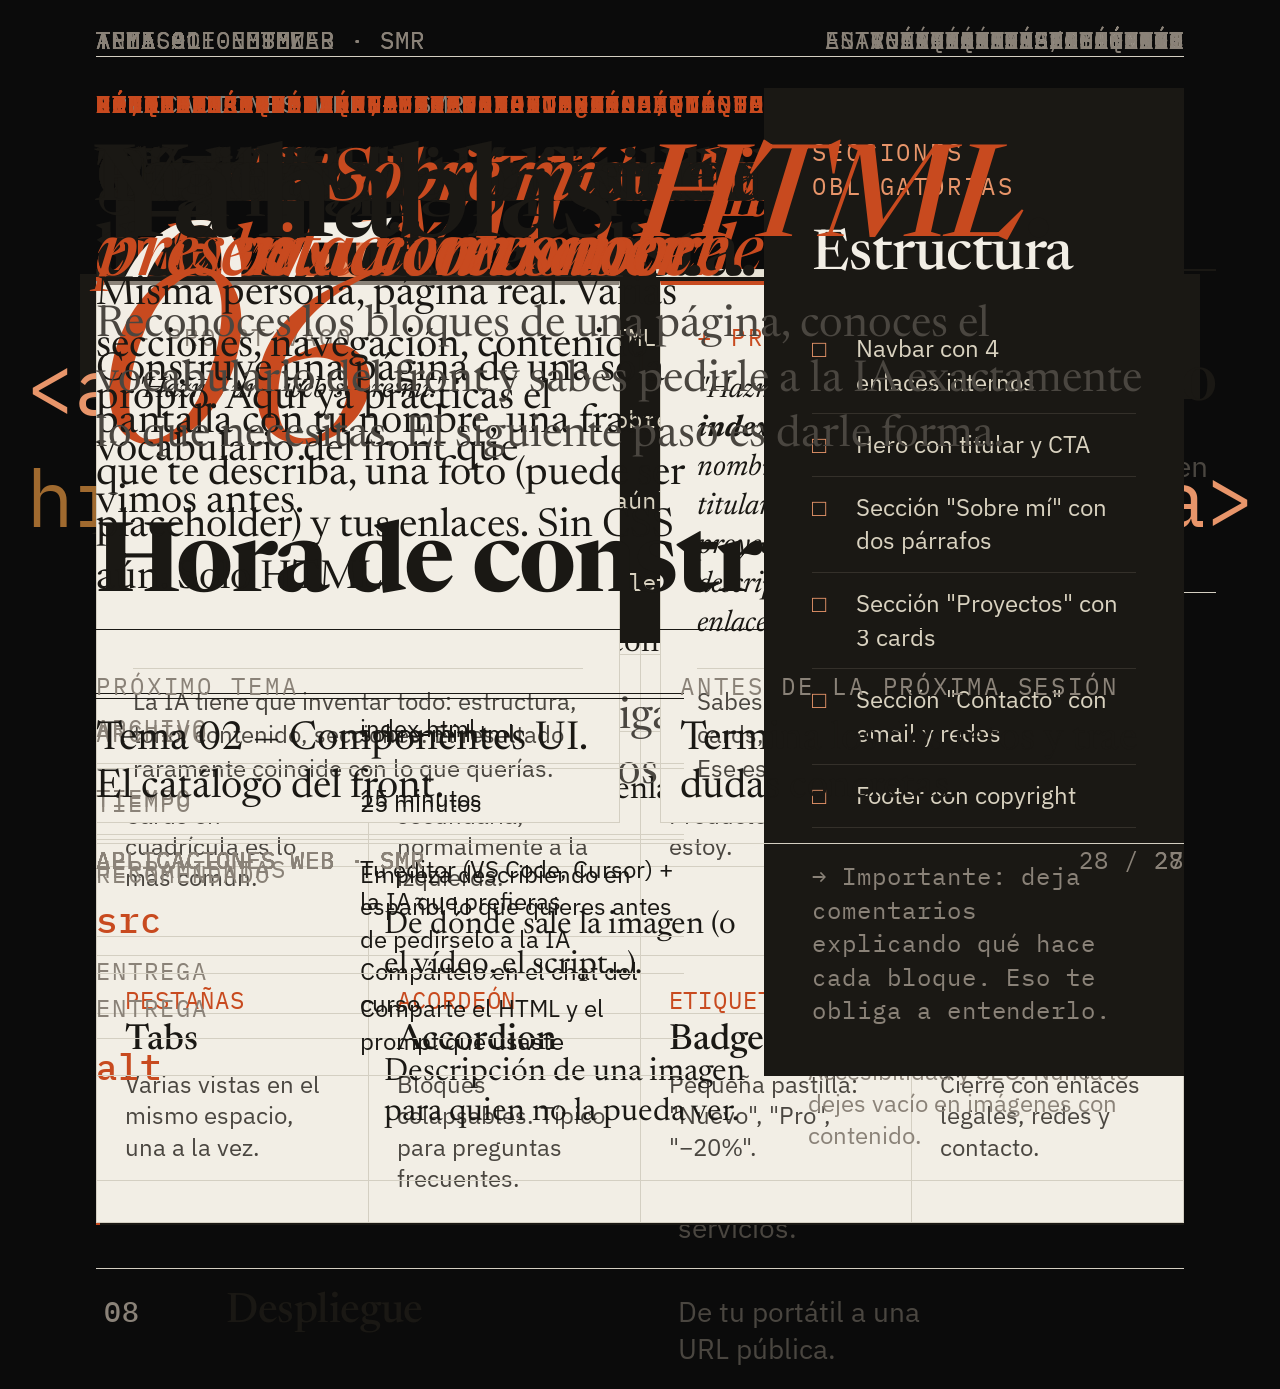
==== Tema 1 - HTML.html @ 688a3486 "Tema 1" ====
<!DOCTYPE html>
<html lang="es">
<head>
<meta charset="UTF-8">
<title>Curso Web con IA · Tema 1 — HTML</title>
<link rel="preconnect" href="https://fonts.googleapis.com">
<link rel="preconnect" href="https://fonts.gstatic.com" crossorigin>
<link href="https://fonts.googleapis.com/css2?family=Newsreader:ital,opsz,wght@0,6..72,400;0,6..72,500;0,6..72,600;1,6..72,400&family=IBM+Plex+Sans:wght@300;400;500;600;700&family=IBM+Plex+Mono:wght@400;500;600&display=swap" rel="stylesheet">
<script src="deck-stage.js"></script>
<style>
  :root{
    --bg:#F2EEE5;
    --bg-2:#E8E3D6;
    --ink:#1A1814;
    --ink-2:#4A4640;
    --ink-3:#8A8278;
    --rule:#D4CFC2;
    --accent:#C84A1F;
    --accent-soft:#E8956A;
    --code-bg:#1A1814;
    --code-fg:#F2EEE5;
    --code-comment:#8A8278;
    --code-tag:#E8956A;
    --code-attr:#D9C26E;
    --code-string:#B8C97A;
    --code-text:#F2EEE5;

    /* Type scale (1920x1080) */
    --type-display: 168px;
    --type-title: 72px;
    --type-subtitle: 44px;
    --type-body: 30px;
    --type-small: 24px;
    --type-code: 26px;
    --type-tiny: 24px;

    /* Spacing */
    --pad-x: 96px;
    --pad-top: 88px;
    --pad-bottom: 88px;
    --gap-title: 48px;
    --gap-item: 22px;

    --serif: "Newsreader", Georgia, serif;
    --sans: "IBM Plex Sans", system-ui, sans-serif;
    --mono: "IBM Plex Mono", Menlo, monospace;
  }

  *{ box-sizing:border-box; }
  html,body{ margin:0; padding:0; background:#0b0b0b; }
  body{ font-family: var(--sans); color: var(--ink); }

  deck-stage section{
    background: var(--bg);
    color: var(--ink);
    font-family: var(--sans);
    font-size: var(--type-body);
    line-height: 1.4;
    overflow: hidden;
  }

  /* Common chrome — corner labels on every slide */
  .chrome{
    position:absolute; inset:0; pointer-events:none;
  }
  .chrome::before{
    /* hairline frame */
    content:""; position:absolute;
    left: var(--pad-x); right: var(--pad-x);
    top: 56px;
    border-top: 1px solid var(--rule);
  }
  .chrome::after{
    content:""; position:absolute;
    left: var(--pad-x); right: var(--pad-x);
    bottom: 56px;
    border-bottom: 1px solid var(--rule);
  }
  .meta{
    position:absolute;
    left: var(--pad-x); right: var(--pad-x);
    top: 24px;
    display:flex; justify-content:space-between;
    font-family: var(--mono);
    font-size: var(--type-tiny);
    color: var(--ink-3);
    letter-spacing: .04em;
    text-transform: uppercase;
  }
  .meta-foot{
    position:absolute;
    left: var(--pad-x); right: var(--pad-x);
    bottom: 22px;
    display:flex; justify-content:space-between;
    font-family: var(--mono);
    font-size: var(--type-tiny);
    color: var(--ink-3);
    letter-spacing: .04em;
    text-transform: uppercase;
  }

  /* Dark slide variant */
  .dark{ background: var(--ink); color: var(--code-fg); }
  .dark .chrome::before, .dark .chrome::after{ border-color: #34302A; }
  .dark .meta, .dark .meta-foot{ color: #6E665A; }

  /* Accent slide variant */
  .brick{ background: var(--accent); color: var(--bg); }
  .brick .chrome::before, .brick .chrome::after{ border-color: rgba(242,238,229,.25); }
  .brick .meta, .brick .meta-foot{ color: rgba(242,238,229,.65); }

  /* Layout helpers */
  .frame{
    position:absolute;
    left: var(--pad-x); right: var(--pad-x);
    top: var(--pad-top); bottom: var(--pad-bottom);
    display:flex; flex-direction:column;
  }
  .eyebrow{
    font-family: var(--mono);
    font-size: var(--type-small);
    color: var(--accent);
    letter-spacing: .08em;
    text-transform: uppercase;
    margin: 0 0 24px;
    font-weight: 500;
  }
  .dark .eyebrow{ color: var(--accent-soft); }
  .brick .eyebrow{ color: rgba(242,238,229,.85); }

  h1.title{
    font-family: var(--serif);
    font-weight: 500;
    font-size: var(--type-title);
    line-height: 1.05;
    letter-spacing: -.015em;
    margin: 0 0 var(--gap-title);
    text-wrap: balance;
  }
  h1.title em{ font-style: italic; color: var(--accent); font-weight: 500; }
  .dark h1.title em{ color: var(--accent-soft); }

  p.lede{
    font-family: var(--serif);
    font-size: var(--type-subtitle);
    line-height: 1.25;
    margin: 0 0 40px;
    color: var(--ink-2);
    font-weight: 400;
    text-wrap: pretty;
    max-width: 1500px;
  }
  .dark p.lede{ color: #C9C2B4; }

  p, li{ text-wrap: pretty; }

  /* ===== Slide 01: portada ===== */
  .cover{ display:flex; flex-direction:column; }
  .cover .display{
    font-family: var(--serif);
    font-size: var(--type-display);
    line-height: .9;
    letter-spacing: -.04em;
    margin: 0;
    font-weight: 500;
  }
  .cover .display em{ font-style: italic; color: var(--accent); font-weight: 500; }
  .cover .kicker{
    font-family: var(--mono);
    font-size: var(--type-small);
    color: var(--ink-3);
    letter-spacing: .12em;
    text-transform: uppercase;
    margin-bottom: 40px;
  }
  .cover .sub{
    font-family: var(--serif);
    font-size: 56px;
    line-height: 1.2;
    color: var(--ink-2);
    margin-top: 56px;
    font-style: italic;
    font-weight: 400;
    max-width: 1300px;
  }
  .cover .stamp{
    margin-top:auto;
    display:flex; gap:64px; align-items:flex-end;
    font-family: var(--mono); font-size: var(--type-small); color: var(--ink-2);
    letter-spacing: .04em;
  }
  .cover .stamp span b{
    display:block; color: var(--ink); font-weight: 500;
    font-family: var(--sans); font-size: var(--type-small);
    text-transform: uppercase; letter-spacing: .08em;
  }

  /* ===== Section break ===== */
  .sect{
    display:flex; flex-direction:column; justify-content:center;
  }
  .sect .num{
    font-family: var(--serif);
    font-style: italic;
    font-size: 240px;
    line-height: .85;
    color: var(--accent);
    font-weight: 400;
    margin-bottom: 32px;
  }
  .sect .name{
    font-family: var(--serif);
    font-size: 96px;
    line-height: 1;
    color: var(--ink);
    margin: 0;
    letter-spacing: -.02em;
  }

  /* ===== Index ===== */
  .index-grid{
    display:grid;
    grid-template-columns: 1fr 1fr;
    column-gap: 96px;
    row-gap: 28px;
    margin-top: 12px;
  }
  .index-item{
    display:grid;
    grid-template-columns: 64px 1fr;
    align-items:baseline;
    border-top: 1px solid var(--rule);
    padding-top: 22px;
  }
  .index-item .n{
    font-family: var(--mono);
    color: var(--accent);
    font-size: var(--type-small);
    font-weight: 500;
  }
  .index-item .t{
    font-family: var(--serif);
    font-size: 36px;
    line-height: 1.2;
    color: var(--ink);
  }
  .index-item .t small{
    display:block;
    font-family: var(--sans);
    font-size: var(--type-small);
    color: var(--ink-3);
    margin-top: 4px;
  }

  /* ===== Two col concept ===== */
  .two-col{
    display:grid;
    grid-template-columns: 1fr 1fr;
    gap: 80px;
    margin-top: 0;
  }
  .col h3{
    font-family: var(--mono);
    font-size: var(--type-small);
    text-transform: uppercase;
    letter-spacing: .08em;
    color: var(--accent);
    margin: 0 0 16px;
    font-weight: 500;
  }
  .col p{
    font-family: var(--serif);
    font-size: 40px;
    line-height: 1.25;
    margin: 0;
    color: var(--ink);
    font-weight: 400;
  }

  /* ===== Three col pillars ===== */
  .three-col{
    display:grid;
    grid-template-columns: 1fr 1fr 1fr;
    gap: 48px;
    margin-top: 0;
  }
  .pillar{
    border-top: 2px solid var(--ink);
    padding-top: 28px;
    display:flex; flex-direction:column;
  }
  .pillar .lang{
    font-family: var(--mono);
    font-size: var(--type-small);
    color: var(--accent);
    letter-spacing: .08em;
    text-transform: uppercase;
    font-weight: 500;
  }
  .pillar h4{
    font-family: var(--serif);
    font-size: 64px;
    margin: 8px 0 16px;
    font-weight: 500;
    letter-spacing: -.01em;
  }
  .pillar p{
    font-family: var(--sans);
    font-size: var(--type-body);
    color: var(--ink-2);
    line-height: 1.35;
    margin: 0;
  }
  .pillar .role{
    font-family: var(--mono);
    font-size: var(--type-small);
    color: var(--ink-3);
    margin-top: 24px;
    padding-top: 24px;
    border-top: 1px solid var(--rule);
  }

  /* ===== Code + Render ===== */
  .split{
    display:grid;
    grid-template-columns: 1fr 1fr;
    gap: 32px;
    flex: 1;
    min-height: 0;
  }
  .split-tall{ grid-template-rows: auto 1fr; }
  .pane{
    border: 1px solid var(--rule);
    display:flex; flex-direction:column;
    overflow: hidden;
  }
  .pane-head{
    font-family: var(--mono);
    font-size: var(--type-tiny);
    text-transform: uppercase;
    letter-spacing: .1em;
    padding: 14px 22px;
    border-bottom: 1px solid var(--rule);
    color: var(--ink-3);
    background: var(--bg-2);
    display:flex; justify-content:space-between; align-items:center;
  }
  .pane-head .dots{ color: var(--ink-3); letter-spacing: 2px; }
  .pane-body{
    flex: 1;
    overflow: hidden;
    padding: 28px 32px;
  }
  .pane.code{ background: var(--code-bg); border-color: var(--code-bg); }
  .pane.code .pane-head{ background: #24211C; border-color: #34302A; color: #8A8278; }
  .pane.code .pane-body{
    font-family: var(--mono);
    font-size: var(--type-code);
    line-height: 1.55;
    color: var(--code-text);
    white-space: pre;
    tab-size: 2;
  }
  .pane.render .pane-head{ background: var(--bg-2); }
  .pane.render .pane-body{ background: #ffffff; padding: 32px 36px; }

  .tag-name{ color: var(--code-tag); }
  .tag-punct{ color: #8A8278; }
  .attr-name{ color: var(--code-attr); }
  .attr-val{ color: var(--code-string); }
  .txt{ color: var(--code-text); }
  .com{ color: var(--code-comment); font-style: italic; }

  /* Browser-y render content base styles */
  .render-body{
    font-family: -apple-system, "Segoe UI", system-ui, sans-serif;
    color: #111;
    font-size: 26px;
    line-height: 1.45;
  }
  .render-body h1{ font-size: 48px; margin: 0 0 14px; font-weight: 700;}
  .render-body h2{ font-size: 36px; margin: 22px 0 10px; font-weight: 700;}
  .render-body h3{ font-size: 28px; margin: 16px 0 8px; font-weight: 700;}
  .render-body p{ margin: 0 0 14px; font-size: 26px; }
  .render-body ul, .render-body ol{ margin: 0 0 14px; padding-left: 32px;}
  .render-body li{ margin: 4px 0; font-size: 26px;}
  .render-body a{ color: #1A4FCC; text-decoration: underline; }
  .render-body img.placeholder{
    display:block; width: 200px; height: 120px;
    background: #ddd; color: #888;
    display: flex; align-items: center; justify-content: center;
    font-family: var(--mono); font-size: 16px;
  }

  /* ===== Anatomy diagram ===== */
  .anatomy{
    display:flex; flex-direction:column; justify-content:center; align-items:center;
    flex:1;
  }
  .anatomy .specimen{
    font-family: var(--mono);
    font-size: 80px;
    color: var(--ink);
    letter-spacing: -.01em;
    position: relative;
    padding: 60px 0;
  }
  .anatomy .specimen .t1, .anatomy .specimen .t2{ color: var(--code-tag); }
  .anatomy .specimen .a{ color: #A06A2F; }
  .anatomy .specimen .v{ color: #4A7A2A; }
  .anatomy .specimen .c{ color: var(--ink); }
  .annot{
    font-family: var(--mono);
    font-size: var(--type-small);
    color: var(--ink-3);
    letter-spacing: .04em;
    text-transform: uppercase;
  }
  .anatomy-legend{
    margin-top: 80px;
    display:grid; grid-template-columns: repeat(4, 1fr); gap: 32px;
    width: 100%;
  }
  .anatomy-legend > div{
    border-top: 1px solid var(--rule);
    padding-top: 16px;
  }
  .anatomy-legend .label{
    font-family: var(--mono);
    color: var(--accent);
    font-size: var(--type-tiny);
    letter-spacing: .08em;
    text-transform: uppercase;
    margin-bottom: 6px;
  }
  .anatomy-legend .desc{
    font-family: var(--sans);
    font-size: var(--type-small);
    color: var(--ink-2);
    line-height: 1.35;
  }

  /* ===== Use cases table ===== */
  .usecases{
    margin-top: 12px;
    border-top: 1px solid var(--ink);
  }
  .usecase-row{
    display:grid;
    grid-template-columns: 240px 1fr 1fr;
    gap: 48px;
    border-bottom: 1px solid var(--rule);
    padding: 28px 0;
    align-items: baseline;
  }
  .usecase-row .tag{
    font-family: var(--mono);
    font-size: 36px;
    color: var(--accent);
    font-weight: 500;
  }
  .usecase-row .what{
    font-family: var(--serif);
    font-size: 32px;
    line-height: 1.25;
    color: var(--ink);
  }
  .usecase-row .where{
    font-family: var(--sans);
    font-size: var(--type-small);
    color: var(--ink-3);
    line-height: 1.35;
  }

  /* ===== Semantic page diagram ===== */
  .pagemap{
    flex:1; display:flex; gap: 48px; min-height: 0;
  }
  .pagemap .canvas{
    flex: 1.3;
    border: 1px solid var(--ink);
    display:grid;
    grid-template-rows: 80px 56px 1fr 1fr 80px;
    overflow: hidden;
  }
  .pagemap .canvas .block{
    border-bottom: 1px solid var(--ink);
    display:flex; align-items:center; padding: 0 28px;
    font-family: var(--mono); font-size: var(--type-small);
    color: var(--ink);
    background: var(--bg);
  }
  .pagemap .canvas .block:last-child{ border-bottom:none; }
  .pagemap .canvas .block.dark-block{ background: var(--ink); color: var(--bg); }
  .pagemap .canvas .block.accent-block{ background: var(--accent); color: var(--bg); }
  .pagemap .canvas .row2{
    display:grid; grid-template-columns: 1fr 1fr; border-bottom:1px solid var(--ink);
  }
  .pagemap .canvas .row2 .block{ border-bottom:none; border-right: 1px solid var(--ink); }
  .pagemap .canvas .row2 .block:last-child{ border-right:none; }

  .pagemap .legend{ flex: 1; }
  .pagemap .legend ul{ list-style:none; margin:0; padding:0; }
  .pagemap .legend li{
    display:grid; grid-template-columns: 200px 1fr;
    gap: 24px;
    border-top: 1px solid var(--rule);
    padding: 16px 0;
    align-items: baseline;
  }
  .pagemap .legend li:last-child{ border-bottom: 1px solid var(--rule); }
  .pagemap .legend code{
    font-family: var(--mono);
    color: var(--accent);
    font-size: var(--type-small);
    font-weight: 500;
  }
  .pagemap .legend span{
    font-family: var(--sans);
    font-size: var(--type-small);
    color: var(--ink-2);
    line-height: 1.35;
  }

  /* ===== Vocabulary grid ===== */
  .vocab{
    display:grid;
    grid-template-columns: repeat(4, 1fr);
    gap: 1px;
    background: var(--rule);
    border: 1px solid var(--rule);
    margin-top: 8px;
  }
  .vocab .term{
    background: var(--bg);
    padding: 28px 28px;
    display:flex; flex-direction:column; gap: 6px;
    min-height: 140px;
  }
  .vocab .term .name{
    font-family: var(--serif);
    font-size: 36px;
    color: var(--ink);
    font-weight: 500;
    line-height: 1;
  }
  .vocab .term .es{
    font-family: var(--mono);
    font-size: var(--type-tiny);
    color: var(--accent);
    letter-spacing: .04em;
    text-transform: uppercase;
  }
  .vocab .term .desc{
    font-family: var(--sans);
    font-size: 24px;
    color: var(--ink-2);
    line-height: 1.3;
    margin-top: 4px;
  }

  /* ===== Prompt comparison ===== */
  .prompts{
    display:grid; grid-template-columns: 1fr 1fr; gap: 40px;
    margin-top: 12px;
  }
  .prompt-card{
    border: 1px solid var(--rule);
    padding: 36px;
    display:flex; flex-direction:column;
    background: var(--bg);
  }
  .prompt-card.bad{ border-top: 4px solid #8A8278; }
  .prompt-card.good{ border-top: 4px solid var(--accent); }
  .prompt-card .label{
    font-family: var(--mono);
    font-size: var(--type-tiny);
    letter-spacing: .12em;
    text-transform: uppercase;
    color: var(--ink-3);
    margin-bottom: 16px;
  }
  .prompt-card.good .label{ color: var(--accent); }
  .prompt-card .quote{
    font-family: var(--serif);
    font-size: 30px;
    line-height: 1.3;
    color: var(--ink);
    margin: 0 0 24px;
    font-style: italic;
  }
  .prompt-card .why{
    margin-top:auto;
    font-family: var(--sans);
    font-size: var(--type-small);
    color: var(--ink-2);
    border-top: 1px solid var(--rule);
    padding-top: 16px;
    line-height: 1.4;
  }

  /* ===== Challenge slide ===== */
  .challenge .frame{ padding: 0; }
  .challenge-grid{
    display:grid;
    grid-template-columns: 1.4fr 1fr;
    gap: 80px;
    flex: 1;
    min-height: 0;
  }
  .challenge-left{ display:flex; flex-direction:column; }
  .challenge-left .brief{
    font-family: var(--serif);
    font-size: 40px;
    line-height: 1.3;
    color: var(--ink);
    margin: 0 0 40px;
    max-width: 900px;
  }
  .challenge-left .specs{
    border-top: 1px solid var(--ink);
    margin-top: auto;
  }
  .challenge-left .spec-row{
    display:grid; grid-template-columns: 240px 1fr;
    padding: 18px 0;
    border-bottom: 1px solid var(--rule);
    align-items: baseline;
    gap: 24px;
  }
  .challenge-left .spec-row .k{
    font-family: var(--mono);
    font-size: var(--type-tiny);
    color: var(--ink-3);
    letter-spacing: .08em;
    text-transform: uppercase;
  }
  .challenge-left .spec-row .v{
    font-family: var(--sans);
    font-size: var(--type-small);
    color: var(--ink);
    line-height: 1.35;
  }
  .challenge-right{
    background: var(--ink);
    color: var(--bg);
    padding: 48px;
    display:flex; flex-direction:column;
  }
  .challenge-right .stamp{
    font-family: var(--mono);
    font-size: var(--type-tiny);
    letter-spacing: .12em;
    text-transform: uppercase;
    color: var(--accent-soft);
    margin-bottom: 24px;
  }
  .challenge-right h2{
    font-family: var(--serif);
    font-size: 56px;
    line-height: 1.05;
    margin: 0 0 32px;
    font-weight: 500;
    letter-spacing: -.01em;
  }
  .challenge-right ul{
    list-style: none; margin: 0; padding: 0;
  }
  .challenge-right ul li{
    font-family: var(--sans);
    font-size: var(--type-small);
    line-height: 1.4;
    padding: 14px 0;
    border-bottom: 1px solid #34302A;
    color: #D9D2C0;
    display: grid; grid-template-columns: 32px 1fr; gap: 12px;
  }
  .challenge-right ul li::before{
    content: "□";
    color: var(--accent-soft);
    font-family: var(--mono);
  }
  .challenge-right .footer-note{
    margin-top:auto; padding-top: 32px;
    font-family: var(--mono); font-size: var(--type-tiny);
    color: #8A8278; letter-spacing: .04em;
  }

  /* ===== Closing ===== */
  .closing .display{
    font-family: var(--serif);
    font-size: 128px;
    line-height: .95;
    margin: 0;
    letter-spacing: -.03em;
    font-weight: 500;
  }
  .closing .display em{ font-style: italic; color: var(--accent); font-weight: 500; }
  .closing .next{
    margin-top: auto;
    display:grid; grid-template-columns: 1fr 1fr; gap: 80px;
    border-top: 1px solid var(--ink);
    padding-top: 40px;
  }
  .closing .next .k{
    font-family: var(--mono); font-size: var(--type-tiny);
    letter-spacing: .12em; text-transform: uppercase;
    color: var(--ink-3); margin-bottom: 12px;
  }
  .closing .next .v{
    font-family: var(--serif); font-size: 40px;
    line-height: 1.2; color: var(--ink);
  }

  /* Prompt anatomy slide */
  .prompt-anatomy{
    background: var(--ink);
    color: var(--code-fg);
    padding: 40px 48px;
    font-family: var(--mono);
    font-size: var(--type-small);
    line-height: 1.7;
    margin-top: 8px;
    border-left: 4px solid var(--accent);
  }
  .prompt-anatomy .label-tag{
    color: var(--accent-soft); font-weight: 500;
    display: inline-block;
    width: 200px;
  }
  .prompt-anatomy .text{ color: #D9D2C0; }

  /* Big quote slide */
  .quote-slide{ display:flex; flex-direction:column; justify-content:center; }
  .quote-slide blockquote{
    font-family: var(--serif);
    font-style: italic;
    font-size: 100px;
    line-height: 1.05;
    margin: 0;
    letter-spacing: -.02em;
    font-weight: 400;
    max-width: 1500px;
  }
  .quote-slide blockquote .ac{ color: var(--accent); font-style: normal; font-weight: 500; }
  .quote-slide cite{
    margin-top: 56px;
    font-family: var(--mono);
    font-size: var(--type-small);
    font-style: normal;
    color: var(--ink-3);
    letter-spacing: .08em;
    text-transform: uppercase;
  }

  /* Tags-text slide bigger code */
  .code-big .pane-body{ font-size: 30px; line-height: 1.6; }

  /* ===== Void elements slide ===== */
  .voidlist{
    display:grid; grid-template-columns: 1fr 1fr;
    gap: 64px;
    border-top: 1px solid var(--ink);
    margin-top: 4px;
  }
  .voidlist > div{ padding-top: 28px; }
  .voidlist h3{
    font-family: var(--mono);
    font-size: var(--type-small);
    color: var(--accent);
    text-transform: uppercase;
    letter-spacing: .08em;
    margin: 0 0 10px;
    font-weight: 500;
  }
  .voidlist .sub{
    font-family: var(--sans);
    font-size: 26px;
    color: var(--ink-2);
    margin: 0 0 24px;
    line-height: 1.3;
  }
  .voidlist ul{ list-style: none; margin: 0; padding: 0; }
  .voidlist ul li{
    display: grid;
    grid-template-columns: 220px 1fr;
    padding: 14px 0;
    border-bottom: 1px solid var(--rule);
    align-items: baseline;
    gap: 16px;
  }
  .voidlist ul li code{
    font-family: var(--mono);
    color: var(--accent);
    font-size: 30px;
    font-weight: 500;
  }
  .voidlist ul li span{
    font-family: var(--sans);
    font-size: 26px;
    color: var(--ink-2);
  }
  .voidlist .more{
    font-family: var(--mono);
    font-size: 26px;
    color: var(--ink-3);
    margin-top: 16px;
    line-height: 1.4;
  }
  .void-note{
    margin-top: 24px;
    background: var(--ink); color: var(--code-fg);
    padding: 20px 32px;
    font-family: var(--mono);
    font-size: 26px;
    line-height: 1.5;
    border-left: 4px solid var(--accent);
  }
  .void-note code{ color: var(--code-tag); font-family: var(--mono); }
  .void-note strong{ color: var(--accent-soft); font-weight: 500; }

  .syllabus li:last-child{ border-bottom: none; }

  /* ===== Syllabus / mapa de la asignatura ===== */
  .syllabus{
    list-style: none; margin: 0; padding: 0;
    border-top: 1px solid var(--ink);
    margin-top: 4px;
  }
  .syllabus li{
    display: grid;
    grid-template-columns: 90px 420px 1fr 200px;
    gap: 32px;
    align-items: baseline;
    border-bottom: 1px solid var(--rule);
    padding: 22px 8px;
  }
  .syllabus .num{
    font-family: var(--mono);
    color: var(--ink-3);
    font-size: 28px;
    font-weight: 500;
    letter-spacing: .02em;
  }
  .syllabus .name{
    font-family: var(--serif);
    color: var(--ink);
    font-size: 42px;
    line-height: 1;
    font-weight: 500;
    letter-spacing: -.01em;
  }
  .syllabus .desc{
    font-family: var(--sans);
    color: var(--ink-2);
    font-size: 28px;
    line-height: 1.3;
  }
  .syllabus .here{
    font-family: var(--mono);
    color: var(--ink-3);
    font-size: 24px;
    text-transform: uppercase;
    letter-spacing: .08em;
    text-align: right;
  }
  .syllabus li.current{
    background: var(--ink);
    margin: 0 -16px;
    padding: 24px 24px;
    border-bottom: 1px solid var(--ink);
  }
  .syllabus li.current .num{ color: var(--accent-soft); }
  .syllabus li.current .name{ color: var(--bg); font-style: italic; }
  .syllabus li.current .desc{ color: #C9C2B4; }
  .syllabus li.current .here{ color: var(--accent-soft); }
</style>
</head>
<body>

<deck-stage width="1920" height="1080">

  <!-- ============ 01 PORTADA ============ -->
  <section data-label="01 Portada">
    <div class="chrome"></div>
    <div class="meta"><span>Aplicaciones web · SMR</span><span>2026</span></div>
    <div class="frame cover">
      <div class="kicker">Aplicaciones web · SMR</div>
      <h1 class="display">HT<em>ML</em></h1>
      <p class="sub">La estructura de la web,<br>vista a través de la IA.</p>
      <div class="stamp">
        <span><b>Duración</b>90 minutos</span>
        <span><b>Formato</b>Teoría + práctica</span>
        <span><b>Requisito</b>Un navegador y curiosidad</span>
      </div>
    </div>
    <div class="meta-foot"><span>Desarrollo Web con IA</span><span>HTML · CSS · JS</span></div>
  </section>

  <!-- ============ MAPA DE LA ASIGNATURA ============ -->
  <section data-label="Mapa de la asignatura">
    <div class="chrome"></div>
    <div class="meta"><span>Aplicaciones web · SMR</span><span>Mapa</span></div>
    <div class="frame">
      <p class="eyebrow">8 temas</p>
      <h1 class="title">Por dónde vamos a <em>pasar</em></h1>
      <ol class="syllabus">
        <li class="current">
          <span class="num">01</span>
          <span class="name">HTML</span>
          <span class="desc">La estructura: qué hay y en qué orden.</span>
          <span class="here">Aquí estás hoy</span>
        </li>
        <li>
          <span class="num">02</span>
          <span class="name">Componentes UI</span>
          <span class="desc">El catálogo del front: navbars, drawers, toasts, pricing tables…</span>
          <span class="here"></span>
        </li>
        <li>
          <span class="num">03</span>
          <span class="name">CSS</span>
          <span class="desc">Estilos: colores, tipografía, espacios.</span>
          <span class="here"></span>
        </li>
        <li>
          <span class="num">04</span>
          <span class="name">CSS avanzado</span>
          <span class="desc">Layout, flexbox, grid y responsive.</span>
          <span class="here"></span>
        </li>
        <li>
          <span class="num">05</span>
          <span class="name">JavaScript</span>
          <span class="desc">El lenguaje: variables, funciones, lógica.</span>
          <span class="here"></span>
        </li>
        <li>
          <span class="num">06</span>
          <span class="name">DOM y eventos</span>
          <span class="desc">JavaScript dentro del navegador.</span>
          <span class="here"></span>
        </li>
        <li>
          <span class="num">07</span>
          <span class="name">APIs y datos</span>
          <span class="desc">Fetch, asincronía, conectar con servicios.</span>
          <span class="here"></span>
        </li>
        <li>
          <span class="num">08</span>
          <span class="name">Despliegue</span>
          <span class="desc">De tu portátil a una URL pública.</span>
          <span class="here"></span>
        </li>
      </ol>
    </div>
    <div class="meta-foot"><span>Aplicaciones web · SMR</span><span>02</span></div>
  </section>

  <!-- ============ 02 FILOSOFÍA ============ -->
  <section data-label="02 Filosofia">
    <div class="chrome"></div>
    <div class="meta"><span>Antes de empezar</span><span>Filosofía</span></div>
    <div class="frame quote-slide">
      <blockquote>
        Ya no necesitas memorizar etiquetas.<br>
        Necesitas <span class="ac">saber qué pedir</span>.
      </blockquote>
      <cite>— La nueva alfabetización del desarrollo</cite>
    </div>
    <div class="meta-foot"><span>Tema 01 · HTML</span><span>Filosofía</span></div>
  </section>

  <!-- ============ 03 CÓMO APRENDEMOS ============ -->
  <section data-label="03 Como aprendemos">
    <div class="chrome"></div>
    <div class="meta"><span>Tema 01 · HTML</span><span>Cómo aprendemos</span></div>
    <div class="frame">
      <p class="eyebrow">Cómo aprendemos en este curso</p>
      <h1 class="title">El alumno conoce los <em>nombres</em>,<br>la IA escribe el <em>detalle</em>.</h1>
      <div class="two-col">
        <div class="col">
          <h3>Antes</h3>
          <p>Memorizabas cada etiqueta, cada atributo, cada propiedad CSS. Buscar en Stack Overflow era el día a día.</p>
        </div>
        <div class="col">
          <h3>Ahora</h3>
          <p>Reconoces los bloques de una página y sabes describirlos. La IA traduce esa descripción a código en segundos.</p>
        </div>
      </div>
    </div>
    <div class="meta-foot"><span>Aplicaciones web · SMR</span><span>04</span></div>
  </section>

  <!-- ============ 04 ÍNDICE ============ -->
  <section data-label="04 Indice">
    <div class="chrome"></div>
    <div class="meta"><span>Tema 01 · HTML</span><span>Índice de la sesión</span></div>
    <div class="frame">
      <p class="eyebrow">Mapa de la sesión — 90 min · 6 secciones</p>
      <h1 class="title">Las <em>seis secciones</em> del tema</h1>
      <div class="index-grid">
        <div class="index-item"><span class="n">01</span><div class="t">¿Qué es HTML?<small>El sitio que ocupa entre CSS y JS</small></div></div>
        <div class="index-item"><span class="n">02</span><div class="t">Sintaxis básica<small>Anatomía, estructura y etiquetas sin cierre</small></div></div>
        <div class="index-item"><span class="n">03</span><div class="t">Etiquetas de contenido<small>Texto, listas, enlaces, imágenes</small></div></div>
        <div class="index-item"><span class="n">04</span><div class="t">HTML semántico<small>El mapa real de una página web</small></div></div>
        <div class="index-item"><span class="n">05</span><div class="t">Trabajar con la IA<small>Cómo se compone un buen prompt</small></div></div>
        <div class="index-item"><span class="n">06</span><div class="t">Práctica<small>Dos retos para construir hoy</small></div></div>
      </div>
    </div>
    <div class="meta-foot"><span>Aplicaciones web · SMR</span><span>05</span></div>
  </section>

  <!-- ============ 05 SECTION BREAK: ¿Qué es HTML? ============ -->
  <section data-label="05 Seccion · Que es HTML">
    <div class="chrome"></div>
    <div class="meta"><span>Tema 01 · HTML</span><span>Sección 01</span></div>
    <div class="frame sect">
      <div class="num">01</div>
      <h2 class="name">¿Qué es HTML?</h2>
    </div>
    <div class="meta-foot"><span>Aplicaciones web · SMR</span><span>06</span></div>
  </section>

  <!-- ============ 06 LOS TRES PILARES ============ -->
  <section data-label="06 HTML CSS JS">
    <div class="chrome"></div>
    <div class="meta"><span>Tema 01 · HTML</span><span>Los tres pilares</span></div>
    <div class="frame">
      <p class="eyebrow">Los tres pilares de la web</p>
      <h1 class="title">Cada lenguaje tiene <em>un trabajo</em>.</h1>
      <div class="three-col">
        <div class="pillar">
          <div class="lang">HTML</div>
          <h4>Estructura</h4>
          <p>El esqueleto de la página. Decide qué hay y en qué orden: títulos, párrafos, listas, imágenes, secciones.</p>
          <div class="role">Hoy nos centramos aquí</div>
        </div>
        <div class="pillar">
          <div class="lang">CSS</div>
          <h4>Aspecto</h4>
          <p>La piel y la ropa. Colores, tipografías, espacios, columnas, animaciones. Cómo se ve y se mueve.</p>
          <div class="role">Tema 02</div>
        </div>
        <div class="pillar">
          <div class="lang">JS</div>
          <h4>Comportamiento</h4>
          <p>El cerebro. Qué pasa cuando alguien hace clic, escribe, arrastra o carga datos. La interactividad.</p>
          <div class="role">Tema 03</div>
        </div>
      </div>
    </div>
    <div class="meta-foot"><span>Aplicaciones web · SMR</span><span>07</span></div>
  </section>

  <!-- ============ SECTION BREAK 02 · SINTAXIS BÁSICA ============ -->
  <section data-label="Seccion 02 Sintaxis basica">
    <div class="chrome"></div>
    <div class="meta"><span>Tema 01 · HTML</span><span>Sección 02</span></div>
    <div class="frame sect">
      <div class="num">02</div>
      <h2 class="name">Sintaxis básica.</h2>
    </div>
    <div class="meta-foot"><span>Aplicaciones web · SMR</span><span>Sección 02</span></div>
  </section>

  <!-- ============ 07 ANATOMÍA DE UNA ETIQUETA ============ -->
  <section data-label="07 Anatomia etiqueta">
    <div class="chrome"></div>
    <div class="meta"><span>Tema 01 · HTML</span><span>Anatomía de una etiqueta</span></div>
    <div class="frame">
      <p class="eyebrow">Vocabulario base</p>
      <h1 class="title">Anatomía de una <em>etiqueta</em></h1>
      <div class="anatomy">
        <div class="specimen">
          <span class="t1">&lt;a</span>
          <span class="a"> href</span><span class="c">=</span><span class="v">"/curso"</span><span class="t1">&gt;</span><span class="c">Apúntate</span><span class="t2">&lt;/a&gt;</span>
        </div>
        <div class="anatomy-legend">
          <div>
            <div class="label">Etiqueta de apertura</div>
            <div class="desc">Indica dónde empieza el elemento. Casi siempre con su gemela de cierre.</div>
          </div>
          <div>
            <div class="label">Atributo</div>
            <div class="desc">Información extra sobre la etiqueta. Aquí: a dónde lleva el enlace.</div>
          </div>
          <div>
            <div class="label">Contenido</div>
            <div class="desc">Lo que el usuario verá en pantalla. Texto, otras etiquetas o nada.</div>
          </div>
          <div>
            <div class="label">Etiqueta de cierre</div>
            <div class="desc">Marca dónde termina el elemento. Lleva una barra antes del nombre.</div>
          </div>
        </div>
      </div>
    </div>
    <div class="meta-foot"><span>Aplicaciones web · SMR</span><span>09</span></div>
  </section>

  <!-- ============ 08 ESTRUCTURA MÍNIMA · CÓDIGO + RENDER ============ -->
  <section data-label="08 Estructura minima">
    <div class="chrome"></div>
    <div class="meta"><span>Tema 01 · HTML</span><span>Estructura del documento</span></div>
    <div class="frame">
      <p class="eyebrow">Estructura mínima · todo documento HTML empieza así</p>
      <h1 class="title">El esqueleto de <em>cualquier</em> página</h1>
      <div class="split">
        <div class="pane code">
          <div class="pane-head"><span>index.html</span><span class="dots">• • •</span></div>
<div class="pane-body"><span class="com">&lt;!-- declara que es HTML moderno --&gt;</span>
<span class="tag-punct">&lt;</span><span class="tag-name">!DOCTYPE</span> <span class="attr-val">html</span><span class="tag-punct">&gt;</span>
<span class="tag-punct">&lt;</span><span class="tag-name">html</span> <span class="attr-name">lang</span>=<span class="attr-val">"es"</span><span class="tag-punct">&gt;</span>
  <span class="tag-punct">&lt;</span><span class="tag-name">head</span><span class="tag-punct">&gt;</span>
    <span class="tag-punct">&lt;</span><span class="tag-name">title</span><span class="tag-punct">&gt;</span>Mi primera web<span class="tag-punct">&lt;/</span><span class="tag-name">title</span><span class="tag-punct">&gt;</span>
  <span class="tag-punct">&lt;/</span><span class="tag-name">head</span><span class="tag-punct">&gt;</span>
  <span class="tag-punct">&lt;</span><span class="tag-name">body</span><span class="tag-punct">&gt;</span>
    <span class="tag-punct">&lt;</span><span class="tag-name">h1</span><span class="tag-punct">&gt;</span>Hola, mundo<span class="tag-punct">&lt;/</span><span class="tag-name">h1</span><span class="tag-punct">&gt;</span>
    <span class="tag-punct">&lt;</span><span class="tag-name">p</span><span class="tag-punct">&gt;</span>Esto es una página.<span class="tag-punct">&lt;/</span><span class="tag-name">p</span><span class="tag-punct">&gt;</span>
  <span class="tag-punct">&lt;/</span><span class="tag-name">body</span><span class="tag-punct">&gt;</span>
<span class="tag-punct">&lt;/</span><span class="tag-name">html</span><span class="tag-punct">&gt;</span></div>
        </div>
        <div class="pane render">
          <div class="pane-head"><span>Vista en el navegador</span><span class="dots">localhost</span></div>
          <div class="pane-body">
            <div class="render-body">
              <h1>Hola, mundo</h1>
              <p>Esto es una página.</p>
            </div>
          </div>
        </div>
      </div>
    </div>
    <div class="meta-foot"><span>Aplicaciones web · SMR</span><span>10</span></div>
  </section>

  <!-- ============ ETIQUETAS SIN CIERRE ============ -->
  <section data-label="Etiquetas sin cierre">
    <div class="chrome"></div>
    <div class="meta"><span>Tema 01 · HTML</span><span>Etiquetas sin cierre</span></div>
    <div class="frame">
      <p class="eyebrow">Sintaxis · void elements</p>
      <h1 class="title">No todas las etiquetas se <em>cierran</em>.</h1>
      <div class="voidlist">
        <div>
          <h3>Sin cierre — void elements</h3>
          <p class="sub">No tienen contenido. Una sola etiqueta y listo.</p>
          <ul>
            <li><code>&lt;br&gt;</code><span>salto de línea</span></li>
            <li><code>&lt;hr&gt;</code><span>línea horizontal divisoria</span></li>
            <li><code>&lt;img&gt;</code><span>imagen</span></li>
            <li><code>&lt;input&gt;</code><span>campo de formulario</span></li>
            <li><code>&lt;meta&gt;</code><span>metadato (dentro del head)</span></li>
            <li><code>&lt;link&gt;</code><span>enlace a CSS o recursos</span></li>
          </ul>
          <p class="more">+ source · track · area · col · embed · wbr</p>
        </div>
        <div>
          <h3>Cierre opcional — pero ciérralas</h3>
          <p class="sub">El navegador las entiende sin cierre, pero el código se vuelve ilegible.</p>
          <ul>
            <li><code>&lt;li&gt;</code><span>dentro de una lista</span></li>
            <li><code>&lt;p&gt;</code><span>antes de otro bloque</span></li>
            <li><code>&lt;tr&gt; &lt;td&gt; &lt;th&gt;</code><span>celdas de tabla</span></li>
          </ul>
          <p class="more" style="color: var(--ink-2); margin-top: 24px;">Cierra siempre estas etiquetas aunque puedas no hacerlo. Más legible para ti y para la IA.</p>
        </div>
      </div>
      <div class="void-note">
        <strong>Antes</strong>, en XHTML se escribía <code>&lt;br/&gt;</code>. <strong>Ahora, en HTML5</strong>, basta con <code>&lt;br&gt;</code> — las dos formas son válidas.
      </div>
    </div>
    <div class="meta-foot"><span>Aplicaciones web · SMR</span><span>11</span></div>
  </section>

  <!-- ============ SECTION BREAK 03 · ETIQUETAS DE CONTENIDO ============ -->
  <section data-label="Seccion 03 Etiquetas de contenido">
    <div class="chrome"></div>
    <div class="meta"><span>Tema 01 · HTML</span><span>Sección 03</span></div>
    <div class="frame sect">
      <div class="num">03</div>
      <h2 class="name">Etiquetas de contenido.</h2>
    </div>
    <div class="meta-foot"><span>Aplicaciones web · SMR</span><span>Sección 03</span></div>
  </section>

  <!-- ============ 09 ETIQUETAS DE TEXTO · CÓDIGO + RENDER ============ -->
  <section data-label="09 Etiquetas de texto">
    <div class="chrome"></div>
    <div class="meta"><span>Tema 01 · HTML</span><span>Etiquetas de texto</span></div>
    <div class="frame">
      <p class="eyebrow">Lo que más vas a escribir · texto</p>
      <h1 class="title">Títulos, párrafos y <em>énfasis</em></h1>
      <div class="split">
        <div class="pane code">
          <div class="pane-head"><span>texto.html</span><span class="dots">• • •</span></div>
<div class="pane-body"><span class="tag-punct">&lt;</span><span class="tag-name">h1</span><span class="tag-punct">&gt;</span>Título principal<span class="tag-punct">&lt;/</span><span class="tag-name">h1</span><span class="tag-punct">&gt;</span>
<span class="tag-punct">&lt;</span><span class="tag-name">h2</span><span class="tag-punct">&gt;</span>Sección<span class="tag-punct">&lt;/</span><span class="tag-name">h2</span><span class="tag-punct">&gt;</span>
<span class="tag-punct">&lt;</span><span class="tag-name">h3</span><span class="tag-punct">&gt;</span>Subsección<span class="tag-punct">&lt;/</span><span class="tag-name">h3</span><span class="tag-punct">&gt;</span>

<span class="tag-punct">&lt;</span><span class="tag-name">p</span><span class="tag-punct">&gt;</span>
  Un párrafo de texto normal.
  La IA es <span class="tag-punct">&lt;</span><span class="tag-name">strong</span><span class="tag-punct">&gt;</span>una herramienta<span class="tag-punct">&lt;/</span><span class="tag-name">strong</span><span class="tag-punct">&gt;</span>,
  no <span class="tag-punct">&lt;</span><span class="tag-name">em</span><span class="tag-punct">&gt;</span>magia<span class="tag-punct">&lt;/</span><span class="tag-name">em</span><span class="tag-punct">&gt;</span>.
<span class="tag-punct">&lt;/</span><span class="tag-name">p</span><span class="tag-punct">&gt;</span></div>
        </div>
        <div class="pane render">
          <div class="pane-head"><span>Vista en el navegador</span><span class="dots">localhost</span></div>
          <div class="pane-body">
            <div class="render-body">
              <h1>Título principal</h1>
              <h2>Sección</h2>
              <h3>Subsección</h3>
              <p>Un párrafo de texto normal. La IA es <strong>una herramienta</strong>, no <em>magia</em>.</p>
            </div>
          </div>
        </div>
      </div>
    </div>
    <div class="meta-foot"><span>Aplicaciones web · SMR</span><span>13</span></div>
  </section>

  <!-- ============ 10 PARA QUÉ SIRVEN LOS HEADINGS ============ -->
  <section data-label="10 Headings uso">
    <div class="chrome"></div>
    <div class="meta"><span>Tema 01 · HTML</span><span>Cuándo usar cada cosa</span></div>
    <div class="frame">
      <p class="eyebrow">Más importante que la sintaxis · cuándo se usa</p>
      <h1 class="title">¿Cuándo uso <em>cada nivel</em> de título?</h1>
      <div class="usecases">
        <div class="usecase-row">
          <div class="tag">&lt;h1&gt;</div>
          <div class="what">El título principal de la página.</div>
          <div class="where">Uno por página. Es lo más importante de toda la pantalla.</div>
        </div>
        <div class="usecase-row">
          <div class="tag">&lt;h2&gt;</div>
          <div class="what">Las secciones grandes en las que se divide la página.</div>
          <div class="where">"Sobre mí", "Servicios", "Contacto", "Preguntas frecuentes".</div>
        </div>
        <div class="usecase-row">
          <div class="tag">&lt;h3&gt;</div>
          <div class="what">Subsecciones dentro de una sección.</div>
          <div class="where">Dentro de "Servicios": "Diseño", "Desarrollo", "Consultoría".</div>
        </div>
        <div class="usecase-row">
          <div class="tag">&lt;p&gt;</div>
          <div class="what">Un párrafo de texto. El contenido en sí.</div>
          <div class="where">Todo lo que sea texto continuo, salvo títulos y elementos de lista.</div>
        </div>
      </div>
    </div>
    <div class="meta-foot"><span>Aplicaciones web · SMR</span><span>14</span></div>
  </section>

  <!-- ============ 11 LISTAS · CÓDIGO + RENDER ============ -->
  <section data-label="11 Listas">
    <div class="chrome"></div>
    <div class="meta"><span>Tema 01 · HTML</span><span>Listas</span></div>
    <div class="frame">
      <p class="eyebrow">Listas · ordenadas y no ordenadas</p>
      <h1 class="title">Cuando algo es una <em>colección</em>, es una lista.</h1>
      <div class="split">
        <div class="pane code">
          <div class="pane-head"><span>listas.html</span><span class="dots">• • •</span></div>
<div class="pane-body"><span class="com">&lt;!-- sin orden: ul --&gt;</span>
<span class="tag-punct">&lt;</span><span class="tag-name">ul</span><span class="tag-punct">&gt;</span>
  <span class="tag-punct">&lt;</span><span class="tag-name">li</span><span class="tag-punct">&gt;</span>Café<span class="tag-punct">&lt;/</span><span class="tag-name">li</span><span class="tag-punct">&gt;</span>
  <span class="tag-punct">&lt;</span><span class="tag-name">li</span><span class="tag-punct">&gt;</span>Té<span class="tag-punct">&lt;/</span><span class="tag-name">li</span><span class="tag-punct">&gt;</span>
  <span class="tag-punct">&lt;</span><span class="tag-name">li</span><span class="tag-punct">&gt;</span>Agua<span class="tag-punct">&lt;/</span><span class="tag-name">li</span><span class="tag-punct">&gt;</span>
<span class="tag-punct">&lt;/</span><span class="tag-name">ul</span><span class="tag-punct">&gt;</span>

<span class="com">&lt;!-- con orden: ol --&gt;</span>
<span class="tag-punct">&lt;</span><span class="tag-name">ol</span><span class="tag-punct">&gt;</span>
  <span class="tag-punct">&lt;</span><span class="tag-name">li</span><span class="tag-punct">&gt;</span>Abrir el editor<span class="tag-punct">&lt;/</span><span class="tag-name">li</span><span class="tag-punct">&gt;</span>
  <span class="tag-punct">&lt;</span><span class="tag-name">li</span><span class="tag-punct">&gt;</span>Escribir el código<span class="tag-punct">&lt;/</span><span class="tag-name">li</span><span class="tag-punct">&gt;</span>
  <span class="tag-punct">&lt;</span><span class="tag-name">li</span><span class="tag-punct">&gt;</span>Ver el resultado<span class="tag-punct">&lt;/</span><span class="tag-name">li</span><span class="tag-punct">&gt;</span>
<span class="tag-punct">&lt;/</span><span class="tag-name">ol</span><span class="tag-punct">&gt;</span></div>
        </div>
        <div class="pane render">
          <div class="pane-head"><span>Vista en el navegador</span><span class="dots">localhost</span></div>
          <div class="pane-body">
            <div class="render-body">
              <ul>
                <li>Café</li>
                <li>Té</li>
                <li>Agua</li>
              </ul>
              <ol>
                <li>Abrir el editor</li>
                <li>Escribir el código</li>
                <li>Ver el resultado</li>
              </ol>
            </div>
          </div>
        </div>
      </div>
    </div>
    <div class="meta-foot"><span>Aplicaciones web · SMR</span><span>15</span></div>
  </section>

  <!-- ============ 12 USOS DE LISTAS ============ -->
  <section data-label="12 Listas uso">
    <div class="chrome"></div>
    <div class="meta"><span>Tema 01 · HTML</span><span>Cuándo usar listas</span></div>
    <div class="frame">
      <p class="eyebrow">Sí, lo de los puntitos · pero ¿para qué de verdad?</p>
      <h1 class="title">Una <em>lista</em> está en todas partes.</h1>
      <div class="usecases">
        <div class="usecase-row">
          <div class="tag">Navegación</div>
          <div class="what">Los enlaces del menú superior son una lista.</div>
          <div class="where">Inicio · Productos · Precios · Contacto.</div>
        </div>
        <div class="usecase-row">
          <div class="tag">Features</div>
          <div class="what">"Qué incluye este plan" en una página de pricing.</div>
          <div class="where">Cada beneficio o característica es un &lt;li&gt;.</div>
        </div>
        <div class="usecase-row">
          <div class="tag">Pasos</div>
          <div class="what">"Cómo funciona" o tutoriales numerados.</div>
          <div class="where">Aquí sí importa el orden → &lt;ol&gt;.</div>
        </div>
        <div class="usecase-row">
          <div class="tag">FAQ</div>
          <div class="what">Las preguntas frecuentes son una colección.</div>
          <div class="where">Y cada respuesta puede tener su propia mini-lista dentro.</div>
        </div>
      </div>
    </div>
    <div class="meta-foot"><span>Aplicaciones web · SMR</span><span>16</span></div>
  </section>

  <!-- ============ 13 ENLACES E IMÁGENES · CÓDIGO + RENDER ============ -->
  <section data-label="13 Enlaces e imagenes">
    <div class="chrome"></div>
    <div class="meta"><span>Tema 01 · HTML</span><span>Enlaces e imágenes</span></div>
    <div class="frame">
      <p class="eyebrow">Conectar y mostrar · &lt;a&gt; y &lt;img&gt;</p>
      <h1 class="title">La web es texto, <em>enlaces</em> e imágenes.</h1>
      <div class="split">
        <div class="pane code">
          <div class="pane-head"><span>enlaces.html</span><span class="dots">• • •</span></div>
<div class="pane-body"><span class="com">&lt;!-- enlace --&gt;</span>
<span class="tag-punct">&lt;</span><span class="tag-name">a</span> <span class="attr-name">href</span>=<span class="attr-val">"https://wikipedia.org"</span><span class="tag-punct">&gt;</span>
  Visita Wikipedia
<span class="tag-punct">&lt;/</span><span class="tag-name">a</span><span class="tag-punct">&gt;</span>

<span class="com">&lt;!-- imagen (no lleva cierre) --&gt;</span>
<span class="tag-punct">&lt;</span><span class="tag-name">img</span>
  <span class="attr-name">src</span>=<span class="attr-val">"perro.jpg"</span>
  <span class="attr-name">alt</span>=<span class="attr-val">"Mi perro Lola en el sofá"</span><span class="tag-punct">&gt;</span></div>
        </div>
        <div class="pane render">
          <div class="pane-head"><span>Vista en el navegador</span><span class="dots">localhost</span></div>
          <div class="pane-body">
            <div class="render-body">
              <p><a href="#">Visita Wikipedia</a></p>
              <div style="width:240px;height:140px;background:#e5e1d4;display:flex;align-items:center;justify-content:center;font-family:var(--mono);font-size:24px;color:#8A8278;border:1px solid #d4cfc2;">perro.jpg</div>
              <p style="font-size:24px;color:#888;margin-top:8px;">alt: "Mi perro Lola en el sofá"</p>
            </div>
          </div>
        </div>
      </div>
    </div>
    <div class="meta-foot"><span>Aplicaciones web · SMR</span><span>17</span></div>
  </section>

  <!-- ============ 14 SECTION BREAK · HTML SEMÁNTICO ============ -->
  <section data-label="14 Seccion 04 HTML semantico" class="dark">
    <div class="chrome"></div>
    <div class="meta"><span>Tema 01 · HTML</span><span>Sección 04</span></div>
    <div class="frame sect">
      <div class="num" style="color:var(--accent-soft);">04</div>
      <h2 class="name" style="color:var(--bg);">HTML semántico:<br>el mapa de una página.</h2>
    </div>
    <div class="meta-foot"><span>Aplicaciones web · SMR</span><span>18</span></div>
  </section>

  <!-- ============ 15 PAGEMAP ============ -->
  <section data-label="15 Pagemap semantico">
    <div class="chrome"></div>
    <div class="meta"><span>Tema 01 · HTML</span><span>El mapa semántico</span></div>
    <div class="frame">
      <p class="eyebrow">HTML semántico · cada zona tiene su etiqueta</p>
      <h1 class="title">Una página real está hecha de <em>zonas con nombre</em>.</h1>
      <div class="pagemap">
        <div class="canvas">
          <div class="block">header · logo + navegación</div>
          <div class="block dark-block">nav · enlaces principales</div>
          <div class="block accent-block" style="font-size:32px;">main &gt; section (hero) · titular + CTA</div>
          <div class="row2">
            <div class="block">article · contenido</div>
            <div class="block" style="background:var(--bg-2);">aside · barra lateral</div>
          </div>
          <div class="block">footer · créditos y enlaces</div>
        </div>
        <div class="legend">
          <ul>
            <li><code>&lt;header&gt;</code><span>La cabecera. Suele llevar logo + menú.</span></li>
            <li><code>&lt;nav&gt;</code><span>El menú de navegación principal.</span></li>
            <li><code>&lt;main&gt;</code><span>El contenido único de esta página.</span></li>
            <li><code>&lt;section&gt;</code><span>Una zona temática dentro del contenido.</span></li>
            <li><code>&lt;article&gt;</code><span>Una pieza independiente: post, noticia, ficha.</span></li>
            <li><code>&lt;aside&gt;</code><span>Contenido secundario o complementario.</span></li>
            <li><code>&lt;footer&gt;</code><span>El pie. Avisos, enlaces, créditos.</span></li>
          </ul>
        </div>
      </div>
    </div>
    <div class="meta-foot"><span>Aplicaciones web · SMR</span><span>19</span></div>
  </section>

  <!-- ============ 16 VOCABULARIO DEL FRONT ============ -->
  <section data-label="16 Vocabulario front">
    <div class="chrome"></div>
    <div class="meta"><span>Tema 01 · HTML</span><span>Vocabulario del front</span></div>
    <div class="frame">
      <p class="eyebrow">El idioma de la web · si lo nombras, la IA lo construye</p>
      <h1 class="title">Vocabulario que tienes que <em>reconocer</em>.</h1>
      <div class="vocab">
        <div class="term"><span class="es">Cabecera fija</span><span class="name">Navbar</span><span class="desc">La barra superior con logo y menú.</span></div>
        <div class="term"><span class="es">Sección de bienvenida</span><span class="name">Hero</span><span class="desc">La primera pantalla: titular grande + llamada a la acción.</span></div>
        <div class="term"><span class="es">Llamada a la acción</span><span class="name">CTA</span><span class="desc">El botón principal: "Apúntate", "Empieza ahora".</span></div>
        <div class="term"><span class="es">Tarjeta</span><span class="name">Card</span><span class="desc">Un bloque rectangular que agrupa una unidad de info.</span></div>
        <div class="term"><span class="es">Cuadrícula</span><span class="name">Grid</span><span class="desc">Filas y columnas. Cards en cuadrícula es lo más común.</span></div>
        <div class="term"><span class="es">Barra lateral</span><span class="name">Sidebar</span><span class="desc">Columna secundaria, normalmente a la izquierda.</span></div>
        <div class="term"><span class="es">Migas de pan</span><span class="name">Breadcrumbs</span><span class="desc">Inicio › Categoría › Producto. Dónde estoy.</span></div>
        <div class="term"><span class="es">Ventana flotante</span><span class="name">Modal</span><span class="desc">Diálogo que aparece encima atenuando el fondo.</span></div>
        <div class="term"><span class="es">Pestañas</span><span class="name">Tabs</span><span class="desc">Varias vistas en el mismo espacio, una a la vez.</span></div>
        <div class="term"><span class="es">Acordeón</span><span class="name">Accordion</span><span class="desc">Bloques colapsables. Típico para preguntas frecuentes.</span></div>
        <div class="term"><span class="es">Etiqueta</span><span class="name">Badge</span><span class="desc">Pequeña pastilla: "Nuevo", "Pro", "−20%".</span></div>
        <div class="term"><span class="es">Pie de página</span><span class="name">Footer</span><span class="desc">Cierre con enlaces legales, redes y contacto.</span></div>
      </div>
    </div>
    <div class="meta-foot"><span>Aplicaciones web · SMR</span><span>20</span></div>
  </section>

  <!-- ============ 17 ATRIBUTOS CLAVE ============ -->
  <section data-label="17 Atributos">
    <div class="chrome"></div>
    <div class="meta"><span>Tema 01 · HTML</span><span>Atributos clave</span></div>
    <div class="frame">
      <p class="eyebrow">Atributos que vas a usar todo el rato</p>
      <h1 class="title">Cinco atributos que <em>basta con saber</em>.</h1>
      <div class="usecases">
        <div class="usecase-row">
          <div class="tag">class</div>
          <div class="what">Ponerle un "tipo" a un elemento para darle estilo después con CSS.</div>
          <div class="where">class="boton-principal", class="card destacada".</div>
        </div>
        <div class="usecase-row">
          <div class="tag">id</div>
          <div class="what">Identificador único en la página. Solo uno con cada id.</div>
          <div class="where">id="formulario-contacto". Útil para enlazar y para JS.</div>
        </div>
        <div class="usecase-row">
          <div class="tag">href</div>
          <div class="what">A dónde lleva un enlace.</div>
          <div class="where">href="/precios", href="https://ejemplo.com".</div>
        </div>
        <div class="usecase-row">
          <div class="tag">src</div>
          <div class="what">De dónde sale la imagen (o el vídeo, el script…).</div>
          <div class="where">src="logo.png", src="/img/hero.jpg".</div>
        </div>
        <div class="usecase-row">
          <div class="tag">alt</div>
          <div class="what">Descripción de una imagen para quien no la pueda ver.</div>
          <div class="where">Accesibilidad y SEO. Nunca lo dejes vacío en imágenes con contenido.</div>
        </div>
      </div>
    </div>
    <div class="meta-foot"><span>Aplicaciones web · SMR</span><span>21</span></div>
  </section>

  <!-- ============ 18 SECTION BREAK · IA ============ -->
  <section data-label="18 Seccion 05 IA" class="brick">
    <div class="chrome"></div>
    <div class="meta"><span>Tema 01 · HTML</span><span>Sección 05</span></div>
    <div class="frame sect">
      <div class="num" style="color:var(--bg);">05</div>
      <h2 class="name" style="color:var(--bg);">Cómo pedírselo<br>a la IA.</h2>
    </div>
    <div class="meta-foot"><span>Aplicaciones web · SMR</span><span>22</span></div>
  </section>

  <!-- ============ 19 ANATOMÍA DE UN PROMPT ============ -->
  <section data-label="19 Anatomia prompt">
    <div class="chrome"></div>
    <div class="meta"><span>Tema 01 · HTML</span><span>Anatomía de un prompt</span></div>
    <div class="frame">
      <p class="eyebrow">Cómo se compone una buena petición</p>
      <h1 class="title">Un prompt útil tiene <em>cuatro partes</em>.</h1>
      <div class="prompt-anatomy">
        <div><span class="label-tag">CONTEXTO</span><span class="text">Estoy aprendiendo HTML. Quiero una página estática, sin frameworks.</span></div>
        <div><span class="label-tag">OBJETIVO</span><span class="text">Hazme una página "Sobre mí" con un hero, una sección de proyectos y un footer.</span></div>
        <div><span class="label-tag">RESTRICCIONES</span><span class="text">Solo HTML (sin CSS aún). Usa etiquetas semánticas. Que sea válido y comentado.</span></div>
        <div><span class="label-tag">FORMATO</span><span class="text">Dame el archivo completo en un solo bloque de código.</span></div>
      </div>
      <p class="lede" style="margin-top: 48px;">Las cuatro partes no son obligatorias siempre, pero recordarlas evita el 90% de los "no era esto lo que quería".</p>
    </div>
    <div class="meta-foot"><span>Aplicaciones web · SMR</span><span>23</span></div>
  </section>

  <!-- ============ 20 PROMPT MALO vs BUENO ============ -->
  <section data-label="20 Prompt malo vs bueno">
    <div class="chrome"></div>
    <div class="meta"><span>Tema 01 · HTML</span><span>Antes / después</span></div>
    <div class="frame">
      <p class="eyebrow">El mismo objetivo, dos resultados distintos</p>
      <h1 class="title">Antes &amp; después de un <em>prompt</em>.</h1>
      <div class="prompts">
        <div class="prompt-card bad">
          <div class="label">— Prompt vago</div>
          <p class="quote">"Hazme una web sobre mí."</p>
          <div class="why">La IA tiene que inventar todo: estructura, tono, contenido, secciones. El resultado raramente coincide con lo que querías.</div>
        </div>
        <div class="prompt-card good">
          <div class="label">+ Prompt accionable</div>
          <p class="quote">"Hazme un archivo HTML llamado <b>index.html</b> con: un &lt;header&gt; con mi nombre, una &lt;section&gt; hero con un titular y un subtítulo, una &lt;section&gt; de proyectos con 3 cards (título + descripción), y un &lt;footer&gt; con un enlace a mi correo."</p>
          <div class="why">Sabes el vocabulario (header, hero, cards, footer) → la IA traduce, tú revisas. Ese es el oficio nuevo.</div>
        </div>
      </div>
    </div>
    <div class="meta-foot"><span>Aplicaciones web · SMR</span><span>24</span></div>
  </section>

  <!-- ============ 21 SECTION BREAK · PRÁCTICA ============ -->
  <section data-label="21 Seccion 06 Practica">
    <div class="chrome"></div>
    <div class="meta"><span>Tema 01 · HTML</span><span>Sección 06</span></div>
    <div class="frame sect">
      <div class="num">06</div>
      <h2 class="name">Hora de construir.</h2>
    </div>
    <div class="meta-foot"><span>Aplicaciones web · SMR</span><span>25</span></div>
  </section>

  <!-- ============ 22 RETO 1 ============ -->
  <section data-label="22 Reto 1" class="challenge">
    <div class="chrome"></div>
    <div class="meta"><span>Tema 01 · HTML</span><span>Reto práctico · 01</span></div>
    <div class="frame">
      <div class="challenge-grid">
        <div class="challenge-left">
          <p class="eyebrow">Reto 01 · 15 minutos</p>
          <h1 class="title">Tarjeta de <em>presentación</em></h1>
          <p class="brief">Construye una página de una sola pantalla con tu nombre, una frase que te describa, una foto (puede ser placeholder) y tus enlaces. Sin CSS aún. Solo HTML.</p>
          <div class="specs">
            <div class="spec-row"><div class="k">Archivo</div><div class="v">index.html</div></div>
            <div class="spec-row"><div class="k">Tiempo</div><div class="v">15 minutos</div></div>
            <div class="spec-row"><div class="k">Herramientas</div><div class="v">Tu editor (VS Code, Cursor) + la IA que prefieras</div></div>
            <div class="spec-row"><div class="k">Entrega</div><div class="v">Compártelo en el chat del curso</div></div>
          </div>
        </div>
        <div class="challenge-right">
          <div class="stamp">Debe contener</div>
          <h2>Requisitos mínimos</h2>
          <ul>
            <li>Un &lt;h1&gt; con tu nombre</li>
            <li>Un &lt;p&gt; con tu descripción</li>
            <li>Una imagen con su atributo alt</li>
            <li>Una lista de al menos 3 enlaces</li>
            <li>Usa &lt;header&gt;, &lt;main&gt; y &lt;footer&gt;</li>
          </ul>
          <div class="footer-note">→ Pídeselo primero a la IA. Después léelo línea a línea y entiende cada etiqueta.</div>
        </div>
      </div>
    </div>
    <div class="meta-foot"><span>Aplicaciones web · SMR</span><span>26</span></div>
  </section>

  <!-- ============ 23 RETO 2 ============ -->
  <section data-label="23 Reto 2" class="challenge">
    <div class="chrome"></div>
    <div class="meta"><span>Tema 01 · HTML</span><span>Reto práctico · 02</span></div>
    <div class="frame">
      <div class="challenge-grid">
        <div class="challenge-left">
          <p class="eyebrow">Reto 02 · 25 minutos</p>
          <h1 class="title">Página <em>Sobre mí</em></h1>
          <p class="brief">Misma persona, página real. Varias secciones, navegación, contenido propio. Aquí ya practicas el vocabulario del front que vimos antes.</p>
          <div class="specs">
            <div class="spec-row"><div class="k">Archivo</div><div class="v">sobre-mi.html</div></div>
            <div class="spec-row"><div class="k">Tiempo</div><div class="v">25 minutos</div></div>
            <div class="spec-row"><div class="k">Recomendado</div><div class="v">Empieza describiendo en español lo que quieres antes de pedírselo a la IA</div></div>
            <div class="spec-row"><div class="k">Entrega</div><div class="v">Comparte el HTML y el prompt que usaste</div></div>
          </div>
        </div>
        <div class="challenge-right">
          <div class="stamp">Secciones obligatorias</div>
          <h2>Estructura</h2>
          <ul>
            <li>Navbar con 4 enlaces internos</li>
            <li>Hero con titular y CTA</li>
            <li>Sección "Sobre mí" con dos párrafos</li>
            <li>Sección "Proyectos" con 3 cards</li>
            <li>Sección "Contacto" con email y redes</li>
            <li>Footer con copyright</li>
          </ul>
          <div class="footer-note">→ Importante: deja comentarios explicando qué hace cada bloque. Eso te obliga a entenderlo.</div>
        </div>
      </div>
    </div>
    <div class="meta-foot"><span>Aplicaciones web · SMR</span><span>27</span></div>
  </section>

  <!-- ============ 24 CIERRE ============ -->
  <section data-label="24 Cierre">
    <div class="chrome"></div>
    <div class="meta"><span>Tema 01 · HTML</span><span>Cierre y siguiente</span></div>
    <div class="frame closing">
      <p class="eyebrow">Lo que te llevas hoy</p>
      <h1 class="display">Ya hablas <em>HTML</em>.</h1>
      <p class="lede" style="margin-top: 32px; max-width: 1300px;">Reconoces los bloques de una página, conoces el vocabulario del front y sabes pedirle a la IA exactamente lo que necesitas. El siguiente paso es darle forma.</p>
      <div class="next">
        <div>
          <div class="k">Próximo tema</div>
          <div class="v">Tema 02 — Componentes UI. El catálogo del front.</div>
        </div>
        <div>
          <div class="k">Antes de la próxima sesión</div>
          <div class="v">Termina los dos retos y trae dudas concretas.</div>
        </div>
      </div>
    </div>
    <div class="meta-foot"><span>Aplicaciones web · SMR</span><span>28 / 28</span></div>
  </section>

</deck-stage>

</body>
</html>
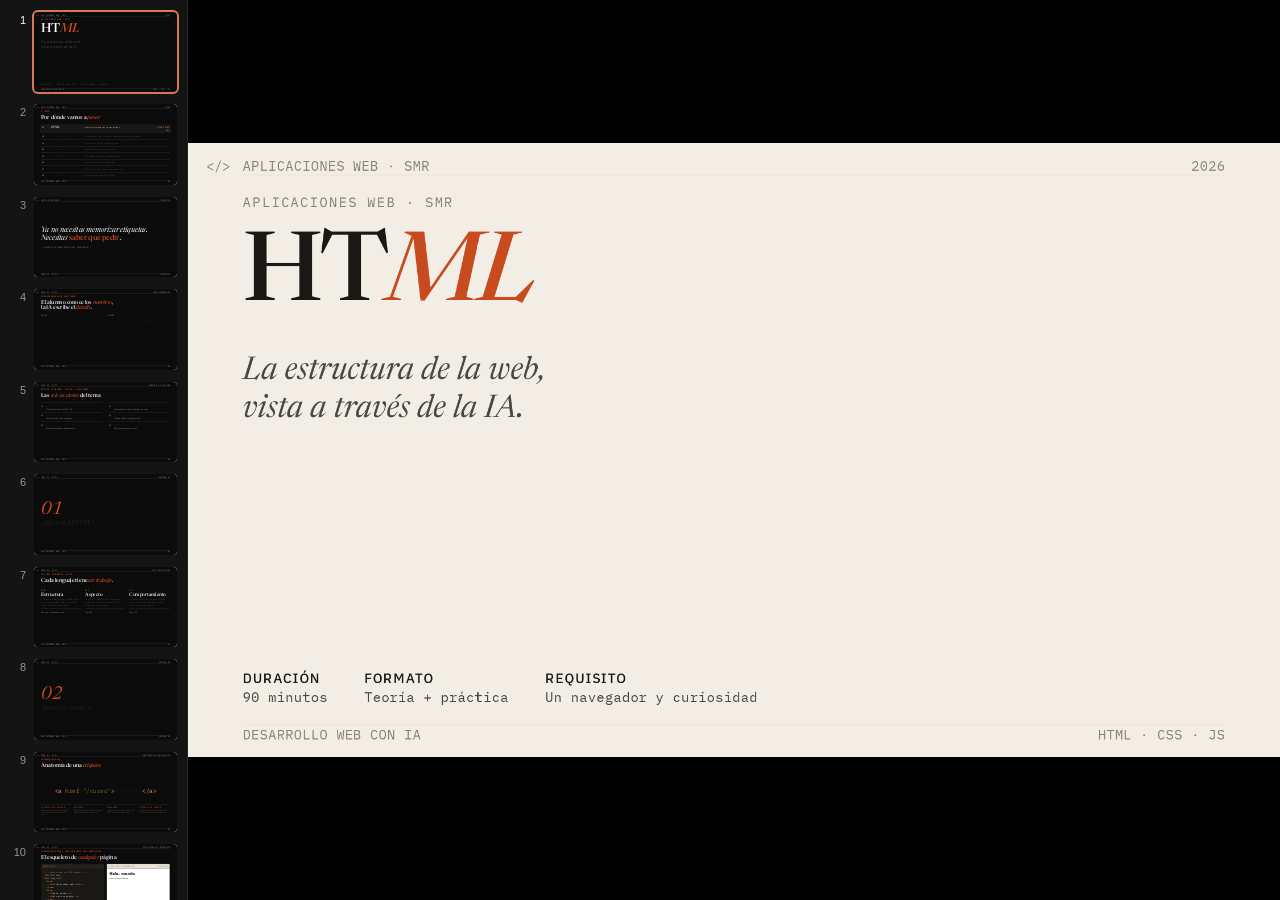
==== commit b4ea538d: "Better UI, back butto </>" ====
--- a/Tema 1 - HTML.html
+++ b/Tema 1 - HTML.html
@@ -109,6 +109,29 @@
   .brick .chrome::before, .brick .chrome::after{ border-color: rgba(242,238,229,.25); }
   .brick .meta, .brick .meta-foot{ color: rgba(242,238,229,.65); }
 
+  /* ===== Home corner (volver al index) ===== */
+  .home-corner{
+    position: absolute;
+    top: 24px;
+    left: 32px;
+    z-index: 5;
+    font-family: var(--mono);
+    font-size: var(--type-tiny);
+    color: var(--ink-3);
+    text-decoration: none;
+    letter-spacing: 0;
+    text-transform: none;
+    transition: color .15s ease, transform .15s ease;
+  }
+  .home-corner:hover{
+    color: var(--accent);
+    transform: translateX(-2px);
+  }
+  .dark .home-corner{ color: #6E665A; }
+  .dark .home-corner:hover{ color: var(--accent-soft); }
+  .brick .home-corner{ color: rgba(242,238,229,.75); }
+  .brick .home-corner:hover{ color: var(--bg); }
+
   /* Layout helpers */
   .frame{
     position:absolute;
@@ -883,6 +906,7 @@
   <!-- ============ 01 PORTADA ============ -->
   <section data-label="01 Portada">
     <div class="chrome"></div>
+    <a class="home-corner" href="index.html" title="Volver al índice">&lt;/&gt;</a>
     <div class="meta"><span>Aplicaciones web · SMR</span><span>2026</span></div>
     <div class="frame cover">
       <div class="kicker">Aplicaciones web · SMR</div>
@@ -900,6 +924,7 @@
   <!-- ============ MAPA DE LA ASIGNATURA ============ -->
   <section data-label="Mapa de la asignatura">
     <div class="chrome"></div>
+    <a class="home-corner" href="index.html" title="Volver al índice">&lt;/&gt;</a>
     <div class="meta"><span>Aplicaciones web · SMR</span><span>Mapa</span></div>
     <div class="frame">
       <p class="eyebrow">8 temas</p>
@@ -961,6 +986,7 @@
   <!-- ============ 02 FILOSOFÍA ============ -->
   <section data-label="02 Filosofia">
     <div class="chrome"></div>
+    <a class="home-corner" href="index.html" title="Volver al índice">&lt;/&gt;</a>
     <div class="meta"><span>Antes de empezar</span><span>Filosofía</span></div>
     <div class="frame quote-slide">
       <blockquote>
@@ -975,6 +1001,7 @@
   <!-- ============ 03 CÓMO APRENDEMOS ============ -->
   <section data-label="03 Como aprendemos">
     <div class="chrome"></div>
+    <a class="home-corner" href="index.html" title="Volver al índice">&lt;/&gt;</a>
     <div class="meta"><span>Tema 01 · HTML</span><span>Cómo aprendemos</span></div>
     <div class="frame">
       <p class="eyebrow">Cómo aprendemos en este curso</p>
@@ -996,6 +1023,7 @@
   <!-- ============ 04 ÍNDICE ============ -->
   <section data-label="04 Indice">
     <div class="chrome"></div>
+    <a class="home-corner" href="index.html" title="Volver al índice">&lt;/&gt;</a>
     <div class="meta"><span>Tema 01 · HTML</span><span>Índice de la sesión</span></div>
     <div class="frame">
       <p class="eyebrow">Mapa de la sesión — 90 min · 6 secciones</p>
@@ -1015,6 +1043,7 @@
   <!-- ============ 05 SECTION BREAK: ¿Qué es HTML? ============ -->
   <section data-label="05 Seccion · Que es HTML">
     <div class="chrome"></div>
+    <a class="home-corner" href="index.html" title="Volver al índice">&lt;/&gt;</a>
     <div class="meta"><span>Tema 01 · HTML</span><span>Sección 01</span></div>
     <div class="frame sect">
       <div class="num">01</div>
@@ -1026,6 +1055,7 @@
   <!-- ============ 06 LOS TRES PILARES ============ -->
   <section data-label="06 HTML CSS JS">
     <div class="chrome"></div>
+    <a class="home-corner" href="index.html" title="Volver al índice">&lt;/&gt;</a>
     <div class="meta"><span>Tema 01 · HTML</span><span>Los tres pilares</span></div>
     <div class="frame">
       <p class="eyebrow">Los tres pilares de la web</p>
@@ -1057,6 +1087,7 @@
   <!-- ============ SECTION BREAK 02 · SINTAXIS BÁSICA ============ -->
   <section data-label="Seccion 02 Sintaxis basica">
     <div class="chrome"></div>
+    <a class="home-corner" href="index.html" title="Volver al índice">&lt;/&gt;</a>
     <div class="meta"><span>Tema 01 · HTML</span><span>Sección 02</span></div>
     <div class="frame sect">
       <div class="num">02</div>
@@ -1068,6 +1099,7 @@
   <!-- ============ 07 ANATOMÍA DE UNA ETIQUETA ============ -->
   <section data-label="07 Anatomia etiqueta">
     <div class="chrome"></div>
+    <a class="home-corner" href="index.html" title="Volver al índice">&lt;/&gt;</a>
     <div class="meta"><span>Tema 01 · HTML</span><span>Anatomía de una etiqueta</span></div>
     <div class="frame">
       <p class="eyebrow">Vocabulario base</p>
@@ -1103,6 +1135,7 @@
   <!-- ============ 08 ESTRUCTURA MÍNIMA · CÓDIGO + RENDER ============ -->
   <section data-label="08 Estructura minima">
     <div class="chrome"></div>
+    <a class="home-corner" href="index.html" title="Volver al índice">&lt;/&gt;</a>
     <div class="meta"><span>Tema 01 · HTML</span><span>Estructura del documento</span></div>
     <div class="frame">
       <p class="eyebrow">Estructura mínima · todo documento HTML empieza así</p>
@@ -1139,6 +1172,7 @@
   <!-- ============ ETIQUETAS SIN CIERRE ============ -->
   <section data-label="Etiquetas sin cierre">
     <div class="chrome"></div>
+    <a class="home-corner" href="index.html" title="Volver al índice">&lt;/&gt;</a>
     <div class="meta"><span>Tema 01 · HTML</span><span>Etiquetas sin cierre</span></div>
     <div class="frame">
       <p class="eyebrow">Sintaxis · void elements</p>
@@ -1178,6 +1212,7 @@
   <!-- ============ SECTION BREAK 03 · ETIQUETAS DE CONTENIDO ============ -->
   <section data-label="Seccion 03 Etiquetas de contenido">
     <div class="chrome"></div>
+    <a class="home-corner" href="index.html" title="Volver al índice">&lt;/&gt;</a>
     <div class="meta"><span>Tema 01 · HTML</span><span>Sección 03</span></div>
     <div class="frame sect">
       <div class="num">03</div>
@@ -1189,6 +1224,7 @@
   <!-- ============ 09 ETIQUETAS DE TEXTO · CÓDIGO + RENDER ============ -->
   <section data-label="09 Etiquetas de texto">
     <div class="chrome"></div>
+    <a class="home-corner" href="index.html" title="Volver al índice">&lt;/&gt;</a>
     <div class="meta"><span>Tema 01 · HTML</span><span>Etiquetas de texto</span></div>
     <div class="frame">
       <p class="eyebrow">Lo que más vas a escribir · texto</p>
@@ -1225,6 +1261,7 @@
   <!-- ============ 10 PARA QUÉ SIRVEN LOS HEADINGS ============ -->
   <section data-label="10 Headings uso">
     <div class="chrome"></div>
+    <a class="home-corner" href="index.html" title="Volver al índice">&lt;/&gt;</a>
     <div class="meta"><span>Tema 01 · HTML</span><span>Cuándo usar cada cosa</span></div>
     <div class="frame">
       <p class="eyebrow">Más importante que la sintaxis · cuándo se usa</p>
@@ -1258,6 +1295,7 @@
   <!-- ============ 11 LISTAS · CÓDIGO + RENDER ============ -->
   <section data-label="11 Listas">
     <div class="chrome"></div>
+    <a class="home-corner" href="index.html" title="Volver al índice">&lt;/&gt;</a>
     <div class="meta"><span>Tema 01 · HTML</span><span>Listas</span></div>
     <div class="frame">
       <p class="eyebrow">Listas · ordenadas y no ordenadas</p>
@@ -1304,6 +1342,7 @@
   <!-- ============ 12 USOS DE LISTAS ============ -->
   <section data-label="12 Listas uso">
     <div class="chrome"></div>
+    <a class="home-corner" href="index.html" title="Volver al índice">&lt;/&gt;</a>
     <div class="meta"><span>Tema 01 · HTML</span><span>Cuándo usar listas</span></div>
     <div class="frame">
       <p class="eyebrow">Sí, lo de los puntitos · pero ¿para qué de verdad?</p>
@@ -1337,6 +1376,7 @@
   <!-- ============ 13 ENLACES E IMÁGENES · CÓDIGO + RENDER ============ -->
   <section data-label="13 Enlaces e imagenes">
     <div class="chrome"></div>
+    <a class="home-corner" href="index.html" title="Volver al índice">&lt;/&gt;</a>
     <div class="meta"><span>Tema 01 · HTML</span><span>Enlaces e imágenes</span></div>
     <div class="frame">
       <p class="eyebrow">Conectar y mostrar · &lt;a&gt; y &lt;img&gt;</p>
@@ -1372,6 +1412,7 @@
   <!-- ============ 14 SECTION BREAK · HTML SEMÁNTICO ============ -->
   <section data-label="14 Seccion 04 HTML semantico" class="dark">
     <div class="chrome"></div>
+    <a class="home-corner" href="index.html" title="Volver al índice">&lt;/&gt;</a>
     <div class="meta"><span>Tema 01 · HTML</span><span>Sección 04</span></div>
     <div class="frame sect">
       <div class="num" style="color:var(--accent-soft);">04</div>
@@ -1383,6 +1424,7 @@
   <!-- ============ 15 PAGEMAP ============ -->
   <section data-label="15 Pagemap semantico">
     <div class="chrome"></div>
+    <a class="home-corner" href="index.html" title="Volver al índice">&lt;/&gt;</a>
     <div class="meta"><span>Tema 01 · HTML</span><span>El mapa semántico</span></div>
     <div class="frame">
       <p class="eyebrow">HTML semántico · cada zona tiene su etiqueta</p>
@@ -1417,6 +1459,7 @@
   <!-- ============ 16 VOCABULARIO DEL FRONT ============ -->
   <section data-label="16 Vocabulario front">
     <div class="chrome"></div>
+    <a class="home-corner" href="index.html" title="Volver al índice">&lt;/&gt;</a>
     <div class="meta"><span>Tema 01 · HTML</span><span>Vocabulario del front</span></div>
     <div class="frame">
       <p class="eyebrow">El idioma de la web · si lo nombras, la IA lo construye</p>
@@ -1442,6 +1485,7 @@
   <!-- ============ 17 ATRIBUTOS CLAVE ============ -->
   <section data-label="17 Atributos">
     <div class="chrome"></div>
+    <a class="home-corner" href="index.html" title="Volver al índice">&lt;/&gt;</a>
     <div class="meta"><span>Tema 01 · HTML</span><span>Atributos clave</span></div>
     <div class="frame">
       <p class="eyebrow">Atributos que vas a usar todo el rato</p>
@@ -1480,6 +1524,7 @@
   <!-- ============ 18 SECTION BREAK · IA ============ -->
   <section data-label="18 Seccion 05 IA" class="brick">
     <div class="chrome"></div>
+    <a class="home-corner" href="index.html" title="Volver al índice">&lt;/&gt;</a>
     <div class="meta"><span>Tema 01 · HTML</span><span>Sección 05</span></div>
     <div class="frame sect">
       <div class="num" style="color:var(--bg);">05</div>
@@ -1491,6 +1536,7 @@
   <!-- ============ 19 ANATOMÍA DE UN PROMPT ============ -->
   <section data-label="19 Anatomia prompt">
     <div class="chrome"></div>
+    <a class="home-corner" href="index.html" title="Volver al índice">&lt;/&gt;</a>
     <div class="meta"><span>Tema 01 · HTML</span><span>Anatomía de un prompt</span></div>
     <div class="frame">
       <p class="eyebrow">Cómo se compone una buena petición</p>
@@ -1509,6 +1555,7 @@
   <!-- ============ 20 PROMPT MALO vs BUENO ============ -->
   <section data-label="20 Prompt malo vs bueno">
     <div class="chrome"></div>
+    <a class="home-corner" href="index.html" title="Volver al índice">&lt;/&gt;</a>
     <div class="meta"><span>Tema 01 · HTML</span><span>Antes / después</span></div>
     <div class="frame">
       <p class="eyebrow">El mismo objetivo, dos resultados distintos</p>
@@ -1532,6 +1579,7 @@
   <!-- ============ 21 SECTION BREAK · PRÁCTICA ============ -->
   <section data-label="21 Seccion 06 Practica">
     <div class="chrome"></div>
+    <a class="home-corner" href="index.html" title="Volver al índice">&lt;/&gt;</a>
     <div class="meta"><span>Tema 01 · HTML</span><span>Sección 06</span></div>
     <div class="frame sect">
       <div class="num">06</div>
@@ -1543,6 +1591,7 @@
   <!-- ============ 22 RETO 1 ============ -->
   <section data-label="22 Reto 1" class="challenge">
     <div class="chrome"></div>
+    <a class="home-corner" href="index.html" title="Volver al índice">&lt;/&gt;</a>
     <div class="meta"><span>Tema 01 · HTML</span><span>Reto práctico · 01</span></div>
     <div class="frame">
       <div class="challenge-grid">
@@ -1577,6 +1626,7 @@
   <!-- ============ 23 RETO 2 ============ -->
   <section data-label="23 Reto 2" class="challenge">
     <div class="chrome"></div>
+    <a class="home-corner" href="index.html" title="Volver al índice">&lt;/&gt;</a>
     <div class="meta"><span>Tema 01 · HTML</span><span>Reto práctico · 02</span></div>
     <div class="frame">
       <div class="challenge-grid">
@@ -1612,6 +1662,7 @@
   <!-- ============ 24 CIERRE ============ -->
   <section data-label="24 Cierre">
     <div class="chrome"></div>
+    <a class="home-corner" href="index.html" title="Volver al índice">&lt;/&gt;</a>
     <div class="meta"><span>Tema 01 · HTML</span><span>Cierre y siguiente</span></div>
     <div class="frame closing">
       <p class="eyebrow">Lo que te llevas hoy</p>
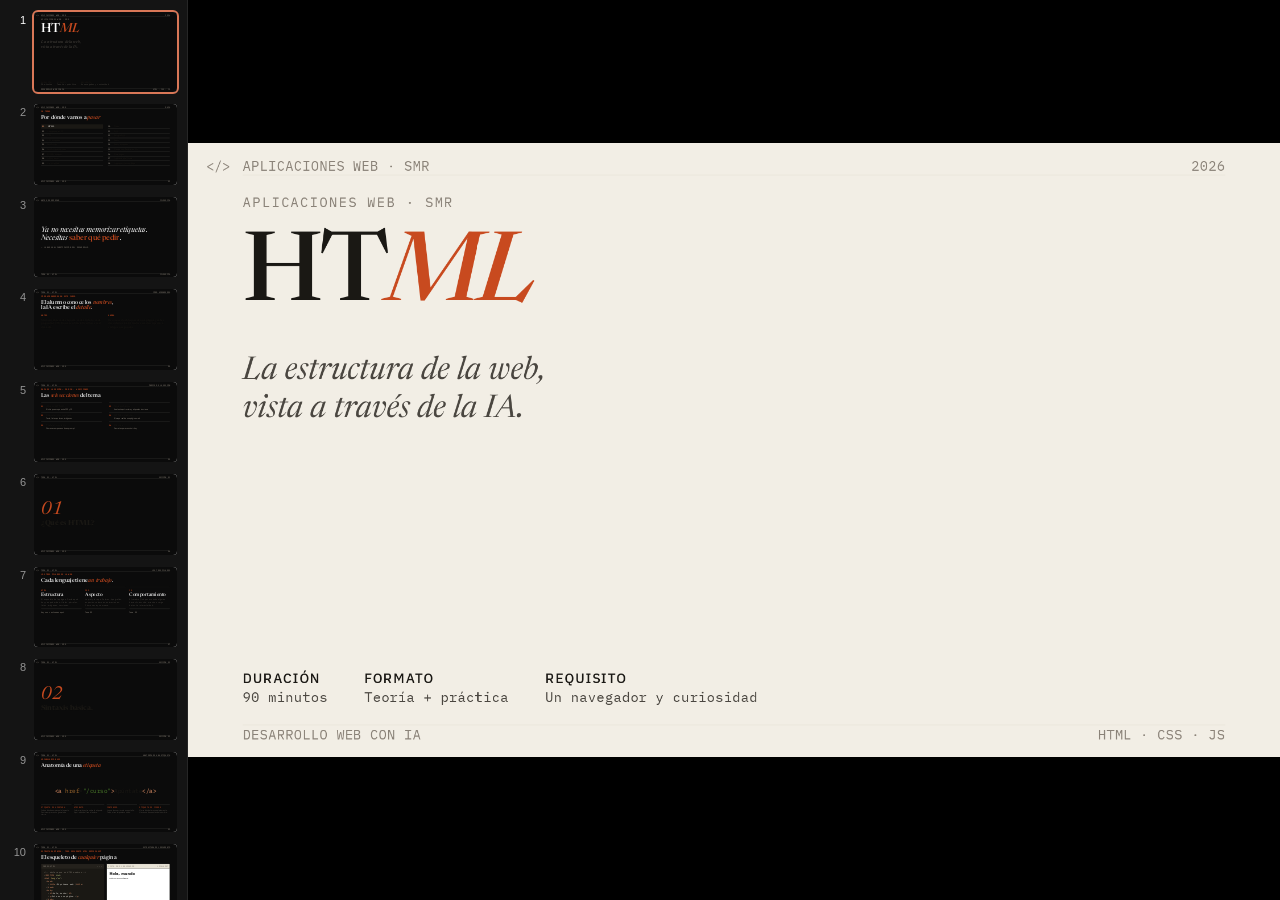
==== commit 29a2ea2a: "Draft Tema 5 & 6" ====
--- a/Tema 1 - HTML.html
+++ b/Tema 1 - HTML.html
@@ -897,6 +897,38 @@
   .syllabus li.current .name{ color: var(--bg); font-style: italic; }
   .syllabus li.current .desc{ color: #C9C2B4; }
   .syllabus li.current .here{ color: var(--accent-soft); }
+
+  /* 2-column variant for 18-tema syllabus */
+  .syllabus.cols-2{
+    display: grid;
+    grid-template-columns: 1fr 1fr;
+    grid-template-rows: repeat(9, auto);
+    grid-auto-flow: column;
+    column-gap: 64px;
+    border-top: 1px solid var(--ink);
+    margin-top: 4px;
+    list-style: none;
+    padding: 0;
+  }
+  .syllabus.cols-2 li{
+    display: grid;
+    grid-template-columns: 56px 1fr;
+    gap: 18px;
+    align-items: baseline;
+    border-bottom: 1px solid var(--rule);
+    padding: 14px 8px;
+    margin: 0;
+  }
+  .syllabus.cols-2 .num{ font-size: 22px; }
+  .syllabus.cols-2 .name{ font-size: 30px; line-height: 1.05; }
+  .syllabus.cols-2 .desc{ display: none; }
+  .syllabus.cols-2 .here{ display: none; }
+  .syllabus.cols-2 li.current{
+    background: var(--ink);
+    margin: 0;
+    padding: 14px 14px;
+    border-bottom: 1px solid var(--ink);
+  }
 </style>
 </head>
 <body>
@@ -927,57 +959,27 @@
     <a class="home-corner" href="index.html" title="Volver al índice">&lt;/&gt;</a>
     <div class="meta"><span>Aplicaciones web · SMR</span><span>Mapa</span></div>
     <div class="frame">
-      <p class="eyebrow">8 temas</p>
+      <p class="eyebrow">18 temas</p>
       <h1 class="title">Por dónde vamos a <em>pasar</em></h1>
-      <ol class="syllabus">
-        <li class="current">
-          <span class="num">01</span>
-          <span class="name">HTML</span>
-          <span class="desc">La estructura: qué hay y en qué orden.</span>
-          <span class="here">Aquí estás hoy</span>
-        </li>
-        <li>
-          <span class="num">02</span>
-          <span class="name">Componentes UI</span>
-          <span class="desc">El catálogo del front: navbars, drawers, toasts, pricing tables…</span>
-          <span class="here"></span>
-        </li>
-        <li>
-          <span class="num">03</span>
-          <span class="name">CSS</span>
-          <span class="desc">Estilos: colores, tipografía, espacios.</span>
-          <span class="here"></span>
-        </li>
-        <li>
-          <span class="num">04</span>
-          <span class="name">CSS avanzado</span>
-          <span class="desc">Layout, flexbox, grid y responsive.</span>
-          <span class="here"></span>
-        </li>
-        <li>
-          <span class="num">05</span>
-          <span class="name">JavaScript</span>
-          <span class="desc">El lenguaje: variables, funciones, lógica.</span>
-          <span class="here"></span>
-        </li>
-        <li>
-          <span class="num">06</span>
-          <span class="name">DOM y eventos</span>
-          <span class="desc">JavaScript dentro del navegador.</span>
-          <span class="here"></span>
-        </li>
-        <li>
-          <span class="num">07</span>
-          <span class="name">APIs y datos</span>
-          <span class="desc">Fetch, asincronía, conectar con servicios.</span>
-          <span class="here"></span>
-        </li>
-        <li>
-          <span class="num">08</span>
-          <span class="name">Despliegue</span>
-          <span class="desc">De tu portátil a una URL pública.</span>
-          <span class="here"></span>
-        </li>
+      <ol class="syllabus cols-2">
+        <li class="current"><span class="num">01</span><span class="name">HTML</span></li>
+        <li><span class="num">02</span><span class="name">Componentes UI</span></li>
+        <li><span class="num">03</span><span class="name">CSS</span></li>
+        <li><span class="num">04</span><span class="name">CSS avanzado</span></li>
+        <li><span class="num">05</span><span class="name">JavaScript</span></li>
+        <li><span class="num">06</span><span class="name">JavaScript avanzado</span></li>
+        <li><span class="num">07</span><span class="name">DOM y eventos</span></li>
+        <li><span class="num">08</span><span class="name">APIs y datos</span></li>
+        <li><span class="num">09</span><span class="name">Git y GitHub</span></li>
+        <li><span class="num">10</span><span class="name">Node</span></li>
+        <li><span class="num">11</span><span class="name">SQL</span></li>
+        <li><span class="num">12</span><span class="name">PostgreSQL</span></li>
+        <li><span class="num">13</span><span class="name">React</span></li>
+        <li><span class="num">14</span><span class="name">React avanzado</span></li>
+        <li><span class="num">15</span><span class="name">Diseño con Tailwind e IA</span></li>
+        <li><span class="num">16</span><span class="name">Despliegue</span></li>
+        <li><span class="num">17</span><span class="name">Aplicación full-stack</span></li>
+        <li><span class="num">18</span><span class="name">Apps móviles con Expo</span></li>
       </ol>
     </div>
     <div class="meta-foot"><span>Aplicaciones web · SMR</span><span>02</span></div>
